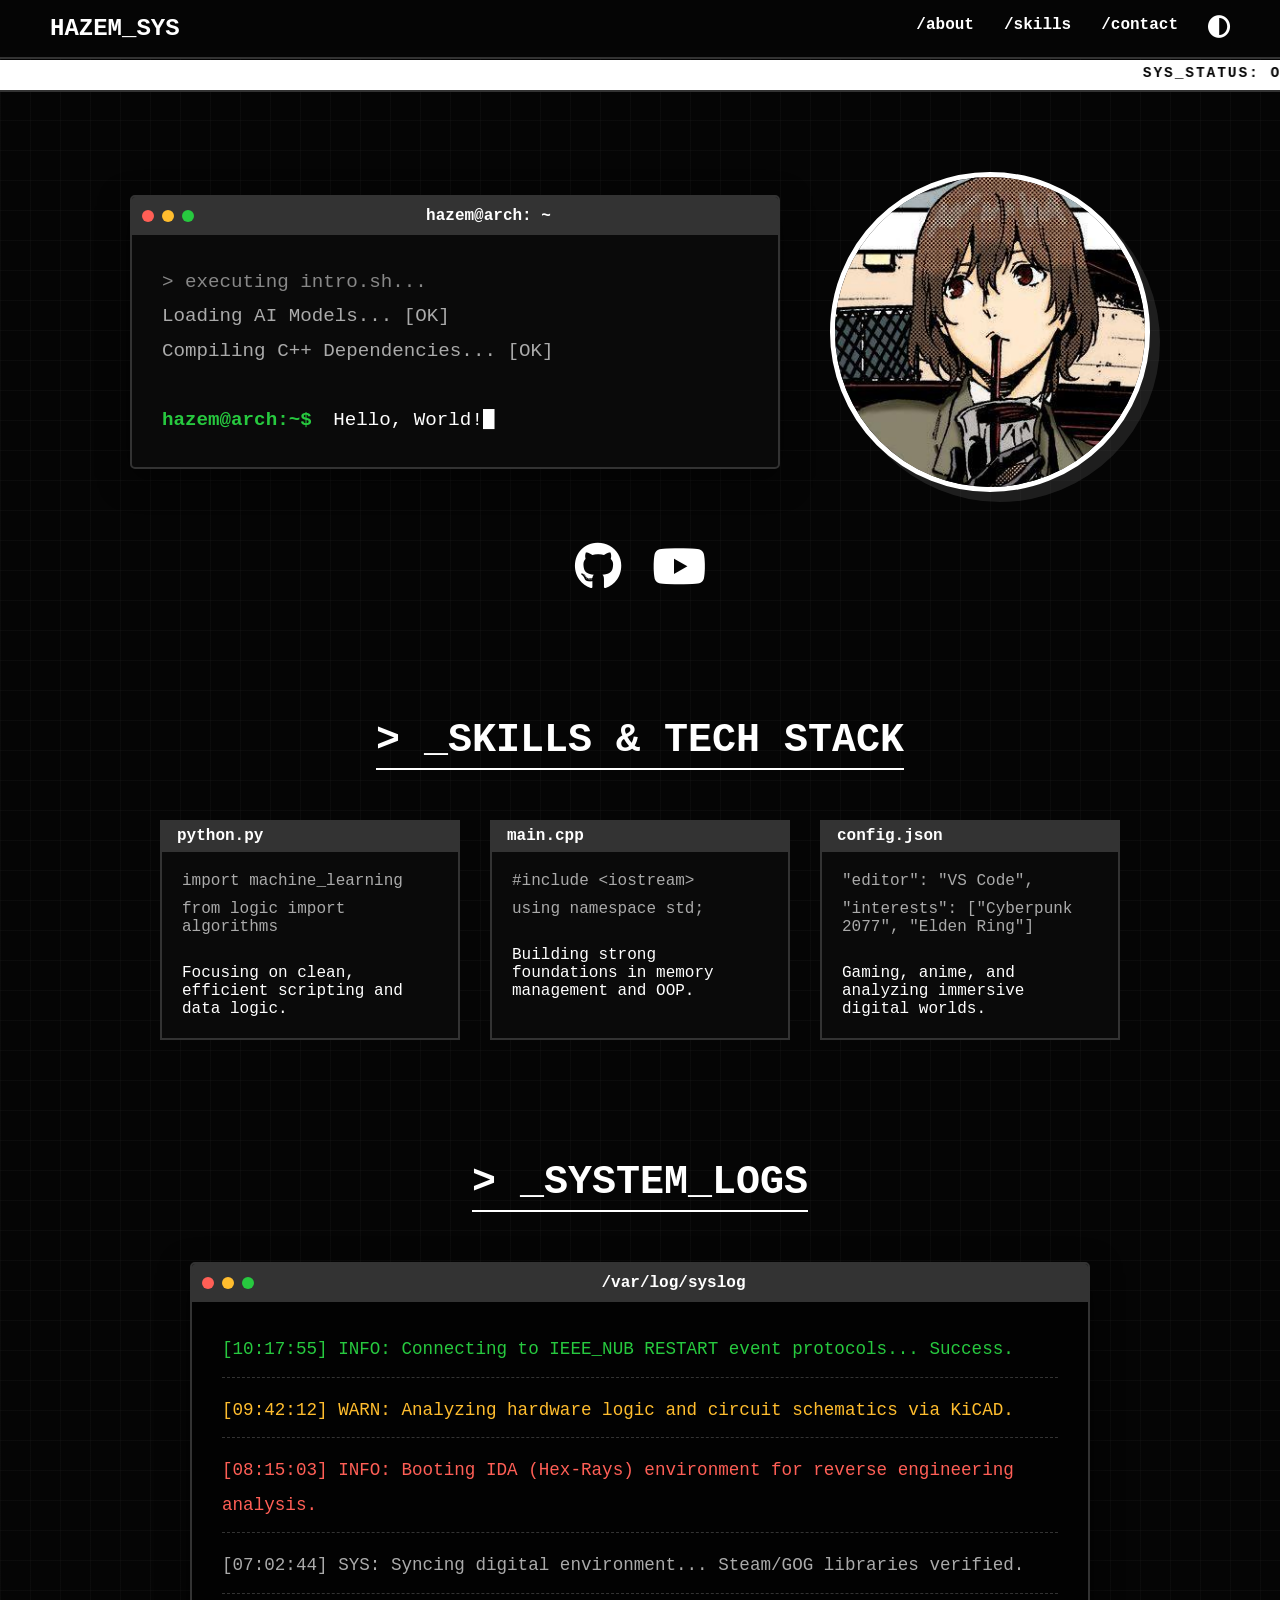
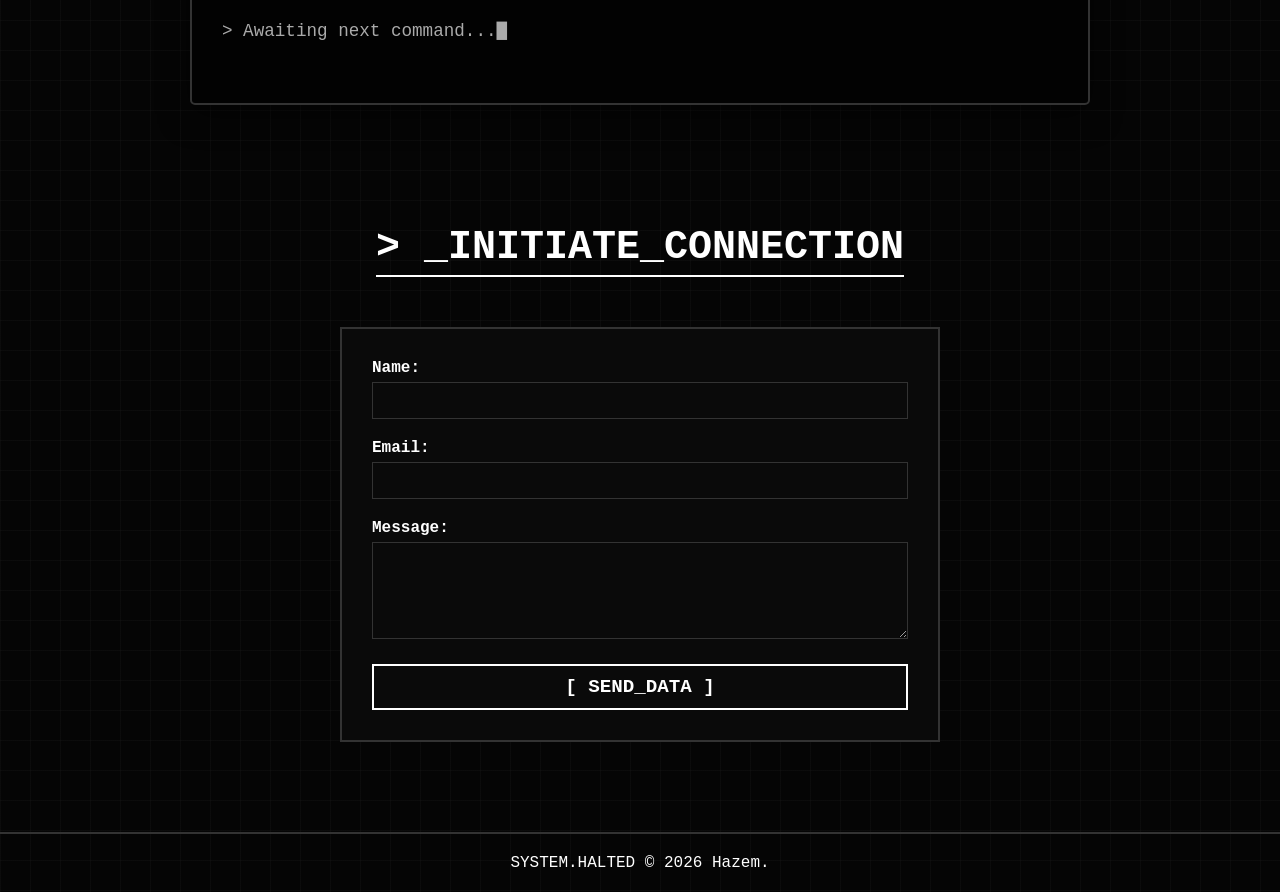
==== index.html @ 9011c000 "Add files via upload" ====
<!DOCTYPE html>
<html lang="en" data-theme="dark">
<head>
    <meta charset="UTF-8">
    <meta name="viewport" content="width=device-width, initial-scale=1.0">
    <title>hazem@ai-engineer: ~$</title>
    <link rel="stylesheet" href="https://cdnjs.cloudflare.com/ajax/libs/font-awesome/6.4.0/css/all.min.css">
    <link rel="stylesheet" href="style.css">
</head>
<body>

    <canvas id="network-canvas"></canvas>

    <header>
        <nav>
            <div class="logo">HAZEM_SYS</div>
            <ul class="nav-links">
                <li><a href="#about">/about</a></li>
                <li><a href="#skills">/skills</a></li>
                <li><a href="#contact">/contact</a></li>
                <li><button id="theme-toggle" class="theme-btn" title="Toggle Mode"><i class="fas fa-circle-half-stroke"></i></button></li>
            </ul>
        </nav>
    </header>
    <div class="data-ticker">
        <marquee scrollamount="5" scrolldelay="50">
            SYS_STATUS: ONLINE | MEM_USAGE: 42% | CPU_TEMP: 45C | LAST_LOGIN: 10:17 AM EEST | ACTIVE_PROCESSES: Python, C++, DaVinci Resolve | SECURITY_PROTOCOL: Bitwarden Enabled | NETWORK: SECURE
        </marquee>
    </div>  

    <section id="about" class="section hero-wrapper">
        <div class="hero-container">
            
            <div class="terminal-box fade-in">
                <div class="terminal-header">
                    <div class="terminal-buttons">
                        <span class="close"></span>
                        <span class="minimize"></span>
                        <span class="maximize"></span>
                    </div>
                    <div class="terminal-title">hazem@arch: ~</div>
                </div>
                <div class="terminal-body">
                    <p class="command">> executing intro.sh...</p>
                    <p class="output">Loading AI Models... [OK]</p>
                    <p class="output">Compiling C++ Dependencies... [OK]</p>
                    <br>
                    <p><span class="prompt">hazem@arch:~$</span> <span id="typewriter"></span><span class="cursor">█</span></p>
                </div>
            </div>

            <div class="hero-photo-col fade-in">
                <img src="./pictures/image.jpg" alt="Hazem Profile">
            </div>

        </div>
        
        <div class="social-links fade-in">
            <a href="https://github.com/0xhazeem" target="_blank" title="GitHub"><i class="fab fa-github"></i></a>
            
            <a href="https://www.youtube.com/@iiha.o" target="_blank" title="YouTube Channel" class="yt-link"><i class="fab fa-youtube"></i></a>
        </div>
    </section>

    <section id="skills" class="section">
        <h2 class="section-title fade-in">> _Skills & Tech Stack</h2>
        <div class="projects-grid">
            <div class="project-card fade-in">
                <div class="card-header">python.py</div>
                <div class="card-body">
                    <p><code>import machine_learning</code></p>
                    <p><code>from logic import algorithms</code></p>
                    <br>
                    <p>Focusing on clean, efficient scripting and data logic.</p>
                </div>
            </div>
            
            <div class="project-card fade-in">
                <div class="card-header">main.cpp</div>
                <div class="card-body">
                    <p><code>#include &lt;iostream&gt;</code></p>
                    <p><code>using namespace std;</code></p>
                    <br>
                    <p>Building strong foundations in memory management and OOP.</p>
                </div>
            </div>

            <div class="project-card fade-in">
                <div class="card-header">config.json</div>
                <div class="card-body">
                    <p><code>"editor": "VS Code",</code></p>
                    <p><code>"interests": ["Cyberpunk 2077", "Elden Ring"]</code></p>
                    <br>
                    <p>Gaming, anime, and analyzing immersive digital worlds.</p>
                </div>
            </div>
        </div>
    </section>
    <section id="logs" class="section">
        <h2 class="section-title fade-in">> _System_Logs</h2>
        <div class="terminal-box logs-box fade-in">
            <div class="terminal-header">
                <div class="terminal-buttons"><span class="close"></span><span class="minimize"></span><span class="maximize"></span></div>
                <div class="terminal-title">/var/log/syslog</div>
            </div>
            <div class="terminal-body logs-body">
                <p><code>[10:17:55] INFO: Connecting to IEEE_NUB RESTART event protocols... Success.</code></p>
                <p><code>[09:42:12] WARN: Analyzing hardware logic and circuit schematics via KiCAD.</code></p>
                <p><code>[08:15:03] INFO: Booting IDA (Hex-Rays) environment for reverse engineering analysis.</code></p>
                <p><code>[07:02:44] SYS: Syncing digital environment... Steam/GOG libraries verified.</code></p>
                <p class="blinking-log"><code>> Awaiting next command...<span class="cursor">█</span></code></p>
            </div>
        </div>
    </section>

    <section id="contact" class="section">
        <h2 class="section-title fade-in">> _Initiate_Connection</h2>
        
        <form action="https://formsubmit.co/justhazeem@gmail.com" method="POST" id="contactForm" class="fade-in terminal-form">
            
            <input type="hidden" name="_subject" value="New Mission Log from Portfolio!">
            <input type="hidden" name="_captcha" value="false">
            <input type="hidden" name="_template" value="box">

            <div class="input-group">
                <label>Name:</label>
                <input type="text" name="name" required>
            </div>
            <div class="input-group">
                <label>Email:</label>
                <input type="email" name="email" required>
            </div>
            <div class="input-group">
                <label>Message:</label>
                <textarea name="message" rows="5" required></textarea>
            </div>
            <button type="submit">[ SEND_DATA ]</button>
        </form>
    </section>

    <footer>
        <p>SYSTEM.HALTED &copy; 2026 Hazem.</p>
    </footer>

    <script src="script.js"></script>
</body>
</html>
---- style.css ----
/* High Contrast Theme Variables */
:root {
    --bg-color: #050505; /* أسود قاتم */
    --text-color: #ffffff; /* أبيض ناصع */
    --border-color: #333333;
    --accent-color: #ffffff;
    --card-bg: #0a0a0a;
}

/* Light Mode (Inverse High Contrast) */
[data-theme="light"] {
    --bg-color: #ffffff;
    --text-color: #000000;
    --border-color: #cccccc;
    --accent-color: #000000;
    --card-bg: #f4f4f4;
}

* {
    margin: 0;
    padding: 0;
    box-sizing: border-box;
    /* خط الكود الأساسي */
    font-family: 'Courier New', Courier, monospace; 
}

body {
    background-color: var(--bg-color);
    color: var(--text-color);
    transition: 0.3s;
    /* تأثير الشبكة (Grid) في الخلفية */
    background-image: 
        linear-gradient(rgba(128, 128, 128, 0.05) 1px, transparent 1px),
        linear-gradient(90deg, rgba(128, 128, 128, 0.05) 1px, transparent 1px);
    background-size: 30px 30px;
}

/* Header & Nav */
header {
    background: var(--bg-color);
    border-bottom: 2px solid var(--border-color);
    position: fixed;
    width: 100%;
    top: 0;
    z-index: 1000;
}

nav {
    display: flex;
    justify-content: space-between;
    align-items: center;
    padding: 15px 50px;
}

.logo { font-size: 1.5rem; font-weight: bold; }
.nav-links { list-style: none; display: flex; gap: 30px; }
.nav-links a { color: var(--text-color); text-decoration: none; font-weight: bold; transition: 0.3s; }
.nav-links a:hover { text-shadow: 0 0 8px var(--accent-color); }
.theme-btn { background: transparent; border: none; font-size: 1.4rem; cursor: pointer; color: var(--text-color); }

/* Sections */
/* تقليل المساحات الفاضية بين الأقسام */
.section {
    padding: 80px 20px 40px; /* قللنا الـ padding اللي فوق واللي تحت */
    min-height: auto; /* لغينا الـ 100vh عشان الأقسام تقرب من بعض */
    display: flex;
    flex-direction: column;
    align-items: center;
}
.section-title { margin-bottom: 50px; font-size: 2.5rem; text-transform: uppercase; border-bottom: 2px solid var(--text-color); display: inline-block; padding-bottom: 5px; }

/* Terminal Window (Hero) */
.terminal-box {
    width: 100%;
    max-width: 800px;
    background: var(--card-bg);
    border: 2px solid var(--border-color);
    border-radius: 5px;
    overflow: hidden;
    box-shadow: 0 10px 30px rgba(0,0,0,0.5);
    margin-top: 50px;
}
.terminal-header {
    background: var(--border-color);
    padding: 10px;
    display: flex;
    align-items: center;
}
.terminal-buttons { display: flex; gap: 8px; margin-right: 15px; }
/* مؤشر الماوس عشان الزرار الأحمر يبان إنه شغال */
.close {
    cursor: pointer;
    transition: transform 0.2s;
}

.close:hover {
    transform: scale(1.2);
}
.terminal-buttons span { width: 12px; height: 12px; border-radius: 50%; }
.close { background: #ff5f56; }
.minimize { background: #ffbd2e; }
.maximize { background: #27c93f; }
.terminal-title { color: var(--text-color); font-weight: bold; margin-left: auto; margin-right: auto; }
.terminal-body { padding: 30px; text-align: left; font-size: 1.2rem; line-height: 1.8; }
.command { color: #888; }
.output { color: #aaa; }
.prompt { color: #27c93f; font-weight: bold; margin-right: 10px; }
.cursor { animation: blink 1s step-end infinite; }

@keyframes blink { 50% { opacity: 0; } }

/* Socials */
.social-links {
    margin-top: 50px;
    width: 100%;
    display: flex;
    justify-content: center;
    gap: 30px; /* المقدار ده هيبعدهم عن بعض، تقدر تخليه 20px لو عايزهم أقرب شوية */
}

/* وتأكد إن الأيقونات نفسها متنسقة كده */
.social-links a {
    color: var(--text-color);
    font-size: 3rem;
    transition: 0.3s;
}
.social-links a:hover { text-shadow: 0 0 15px var(--accent-color); transform: scale(1.1); }
/* تأثير إضاءة حمراء لأيقونة اليوتيوب عند الوقوف عليها */
.yt-link:hover {
    color: #ff0000 !important;
    text-shadow: 0 0 15px rgba(255, 0, 0, 0.8) !important;
}

/* Cards */
.projects-grid { display: flex; gap: 30px; flex-wrap: wrap; justify-content: center; width: 100%; max-width: 1000px; }
.project-card {
    background: var(--card-bg);
    border: 2px solid var(--border-color);
    width: 300px;
    transition: 0.3s;
}
.project-card:hover {
    border-color: var(--text-color);
    box-shadow: 0 0 15px rgba(255, 255, 255, 0.1);
    transform: translateY(-5px);
}
.card-header { background: var(--border-color); padding: 5px 15px; font-weight: bold; border-bottom: 2px solid var(--border-color); }
.card-body { padding: 20px; text-align: left; }
.card-body code { display: block; margin-bottom: 10px; color: #aaa; }

/* Form */
.terminal-form { width: 100%; max-width: 600px; background: var(--card-bg); border: 2px solid var(--border-color); padding: 30px; }
.input-group { margin-bottom: 20px; text-align: left; }
.input-group label { display: block; margin-bottom: 5px; font-weight: bold; }
input, textarea { width: 100%; padding: 10px; background: transparent; border: 1px solid var(--border-color); color: var(--text-color); outline: none; }
input:focus, textarea:focus { border-color: var(--text-color); }
button[type="submit"] { background: transparent; color: var(--text-color); border: 2px solid var(--text-color); padding: 10px 20px; font-size: 1.2rem; cursor: pointer; transition: 0.3s; width: 100%; font-weight: bold; }
button[type="submit"]:hover { background: var(--text-color); color: var(--bg-color); }

footer { padding: 20px; text-align: center; border-top: 2px solid var(--border-color); margin-top: 50px; }

/* Fade-in */
.fade-in { opacity: 0; transform: translateY(20px); transition: 0.6s ease-out; }
.fade-in.appear { opacity: 1; transform: translateY(0); }

/* ==========================================
   تنسيق الـ Hero الجديد (العمودين)
   ========================================== */

/* الحاوية الأساسية للقسم */
.hero-wrapper {
    max-width: 1200px; /* عرض أكبر عشان العمودين */
    margin: 0 auto;
}

/* حاوية العمودين (Terminal + Photo) */
.hero-container {
    display: flex;
    flex-direction: row; /* عمودين جمب بعض في الشاشات الكبيرة */
    justify-content: center;
    align-items: center;
    gap: 50px; /* مسافة بين الـ Terminal والصورة */
    width: 100%;
    padding: 0 20px;
    flex-wrap: wrap-reverse; /* على الموبايل: الصورة تطلع فوق والـ Terminal تحت */
}

/* تعديل الـ terminal-box عشان يظبط في العمود */
.terminal-box {
    flex: 1; /* ياخد مساحة مرنة */
    max-width: 650px; /* تقليل العرض الأقصى شوية */
    margin-top: 0; /* نشيل المارجن القديم */
}

/* تنسيق عامود الصورة */
.hero-photo-col {
    flex: 0 0 auto; /* ميصغرش ولا يكبر يفضل ثابت */
    display: flex;
    justify-content: center;
    align-items: center;
}

/* تنسيق الصورة الشخصية (زي الأول - مدورة) */
.hero-photo-col img {
    border-radius: 50%; /* مدورة */
    width: 320px;
    height: 320px;
    object-fit: cover; /* عشان الصورة متتمطش */
    
    /* لمسة High Contrast: إطار أبيض (أو أسود في اللايت مود) */
    border: 5px solid var(--text-color);
    
    /* ظل خفيف حاد يليق بستايل الهكر */
    box-shadow: 10px 10px 0 rgba(128, 128, 128, 0.2);
    
    transition: transform 0.3s ease, box-shadow 0.3s ease;
}

/* تأثير حركة عند الوقوف على الصورة */
/* تأثير Hover متناسق مع مود الموقع للهكر (النعناعي) */
.hero-photo-col img:hover {
    /* لغينا الـ rotate والـ transform عشان ميبقاش كرنج */
    transform: none; 

    /* ضفنا تأثير إضاءة خارجية (Outglow) باللون النعناعي (Mint) */
    /* مع لفة بسيطة على الصورة تدي إحساس ديجيتال */
    border-color: #7AE2CF; /* اللون النعناعي */
    box-shadow: 0 0 25px rgba(122, 226, 207, 0.8), 10px 10px 0 rgba(122, 226, 207, 0.3);
}

/* تأكد إن الـ Social links بتنزل تحت العمودين */
.social-links {
    margin-top: 50px;
    width: 100%;
    text-align: center;
}

/* ==========================================
   التجاوب مع الشاشات (Responsive)
   ========================================== */
@media (max-width: 992px) {
    .hero-container {
        flex-direction: column-reverse; /* نقلب الترتيب على التابلت والموبايل */
        gap: 30px;
    }
    
    .hero-photo-col img {
        width: 250px; /* نصغر الصورة شوية على الشاشات الأصغر */
        height: 250px;
    }
    
    .terminal-box {
        width: 100%;
    }
}
/* ==========================================
   الخلفية المتحركة (Neural Network)
   ========================================== */
#network-canvas {
    position: fixed;
    top: 0;
    left: 0;
    width: 100vw;
    height: 100vh;
    z-index: -1; /* عشان يكون ورا كل حاجة في الموقع */
    opacity: 0.4; /* شفافية خفيفة عشان ميزعجش العين عن القراءة */
    pointer-events: none; /* عشان ميعطلش الضغط على الزراير */
}

/* ==========================================
   تأثير التشويش (Glitch) على اللوجو
   ========================================== */
.logo {
    position: relative;
    display: inline-block;
    animation: glitch-skew 3s cubic-bezier(0.25, 0.46, 0.45, 0.94) infinite both alternate;
}

.logo::before, .logo::after {
    content: "HAZEM_SYS"; /* نفس الكلمة المكتوبة في اللوجو */
    position: absolute;
    top: 0;
    left: 0;
    width: 100%;
    height: 100%;
    background: var(--bg-color);
}

.logo::before {
    left: 2px;
    text-shadow: -1px 0 #ff003c;
    clip: rect(44px, 450px, 56px, 0);
    animation: glitch-anim 5s infinite linear alternate-reverse;
}

.logo::after {
    left: -2px;
    text-shadow: -1px 0 #00ffff;
    clip: rect(44px, 450px, 56px, 0);
    animation: glitch-anim2 5s infinite linear alternate-reverse;
}

@keyframes glitch-anim {
    0% { clip: rect(10px, 9999px, 31px, 0); }
    20% { clip: rect(62px, 9999px, 14px, 0); }
    40% { clip: rect(34px, 9999px, 88px, 0); }
    60% { clip: rect(98px, 9999px, 52px, 0); }
    80% { clip: rect(22px, 9999px, 73px, 0); }
    100% { clip: rect(85px, 9999px, 20px, 0); }
}

@keyframes glitch-anim2 {
    0% { clip: rect(65px, 9999px, 100px, 0); }
    20% { clip: rect(12px, 9999px, 55px, 0); }
    40% { clip: rect(86px, 9999px, 23px, 0); }
    60% { clip: rect(43px, 9999px, 89px, 0); }
    80% { clip: rect(9px, 9999px, 33px, 0); }
    100% { clip: rect(55px, 9999px, 76px, 0); }
}
/* ==========================================
   تنسيق شريط البيانات (Data Ticker)
   ========================================== */
.data-ticker {
    margin-top: 60px; /* عشان ينزل تحت الهيدر الثابت */
    width: 100%;
    background: var(--text-color);
    color: var(--bg-color);
    padding: 5px 0;
    font-size: 0.9rem;
    font-weight: bold;
    letter-spacing: 2px;
    border-bottom: 2px solid var(--border-color);
    text-transform: uppercase;
}

/* ==========================================
   تنسيق سجلات النظام (System Logs)
   ========================================== */
.logs-box {
    max-width: 900px;
    width: 100%;
    background: #020202;
    border-color: #333;
}

[data-theme="light"] .logs-box {
    background: #e8e8e8;
}

.logs-body p {
    margin-bottom: 15px;
    border-bottom: 1px dashed var(--border-color);
    padding-bottom: 10px;
}

.logs-body p code {
    color: #aaa;
    font-size: 1.1rem;
}

[data-theme="light"] .logs-body p code {
    color: #444;
}

.logs-body p:nth-child(1) code { color: #27c93f; } /* أخضر للنجاح */
.logs-body p:nth-child(2) code { color: #ffbd2e; } /* أصفر للتحذيرات/المهام */
.logs-body p:nth-child(3) code { color: #ff5f56; } /* أحمر للـ Reverse Engineering */

.blinking-log {
    border-bottom: none !important;
    margin-top: 20px;
    color: var(--text-color) !important;
}
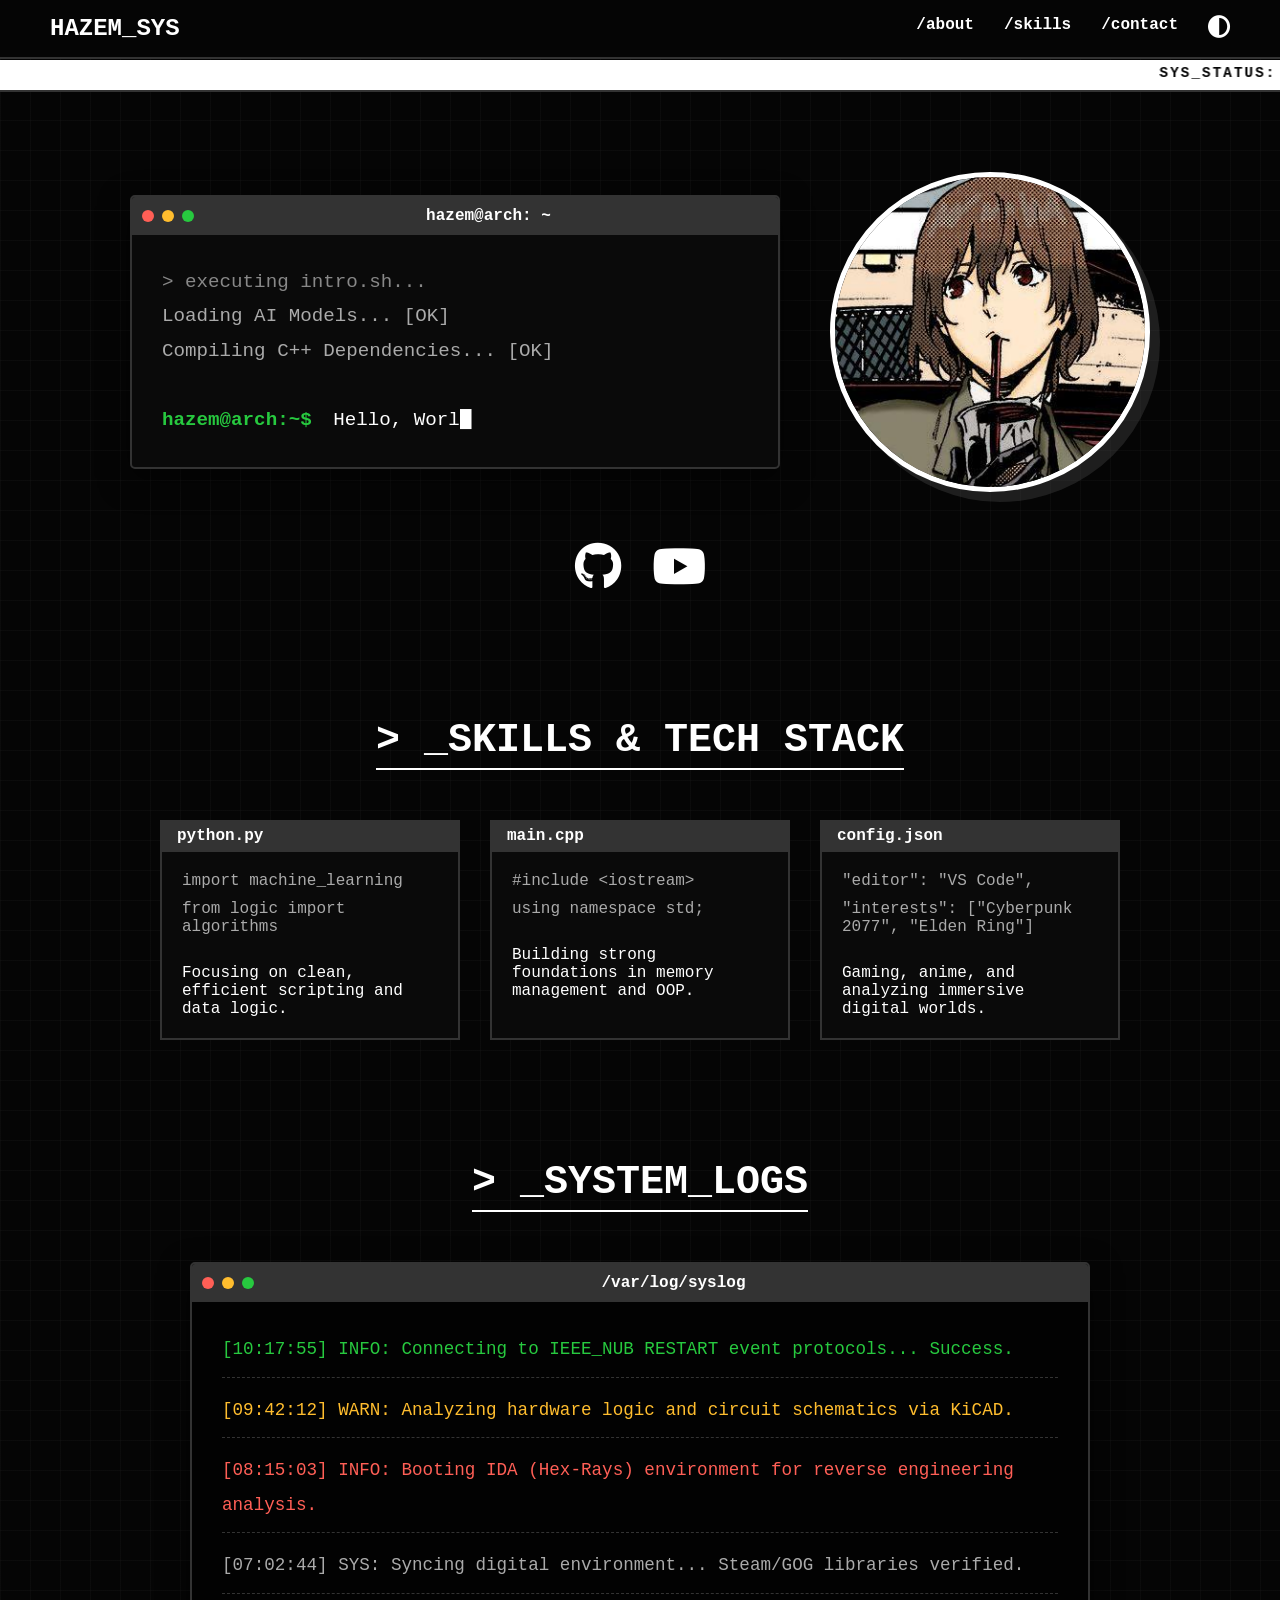
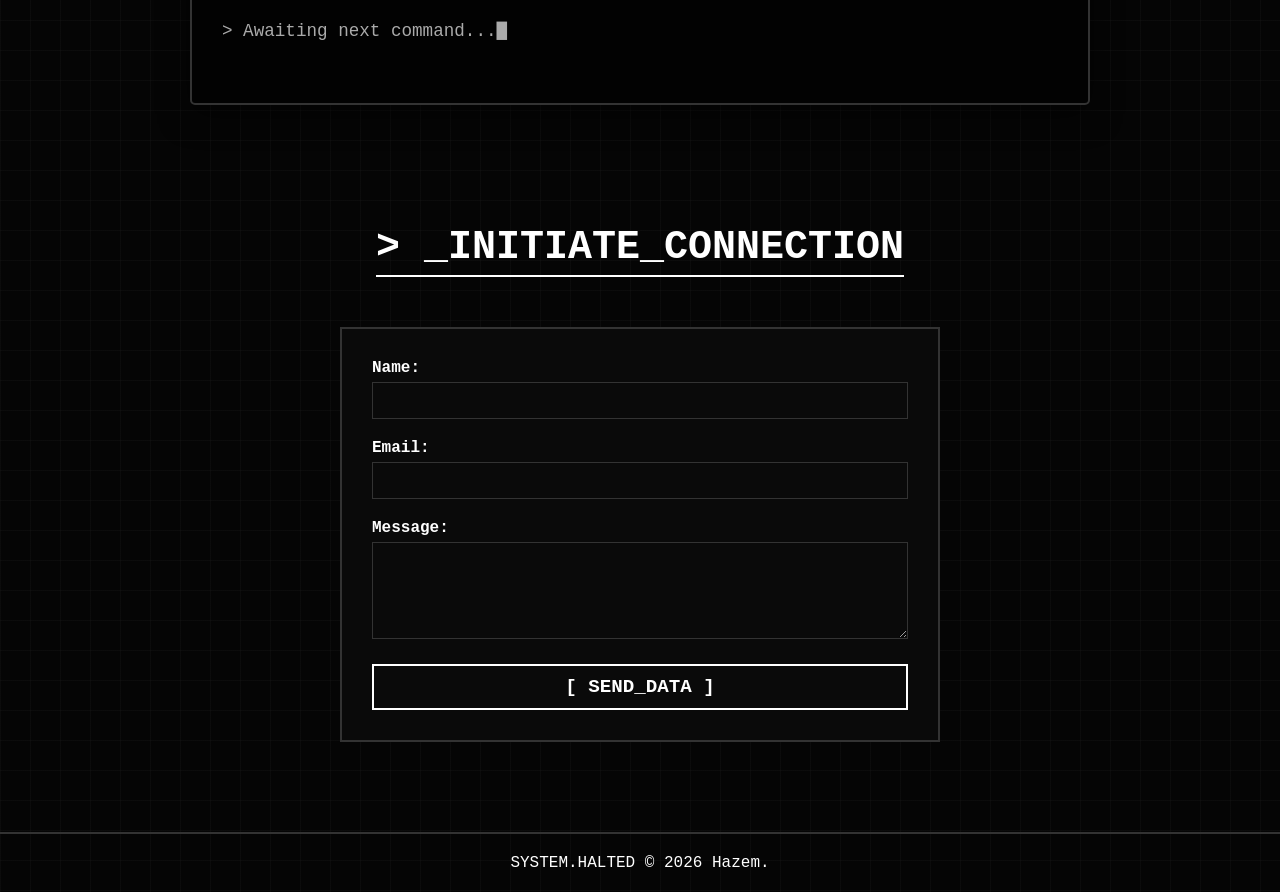
==== commit 0b851438: "Update index.html" ====
--- a/index.html
+++ b/index.html
@@ -8,6 +8,7 @@
     <link rel="stylesheet" href="style.css">
 </head>
 <body>
+    <!--hi-->
 
     <canvas id="network-canvas"></canvas>
 
@@ -144,4 +145,4 @@
 
     <script src="script.js"></script>
 </body>
-</html>+</html>
--- a/style.css
+++ b/style.css
@@ -1,13 +1,11 @@
-/* High Contrast Theme Variables */
 :root {
-    --bg-color: #050505; /* أسود قاتم */
-    --text-color: #ffffff; /* أبيض ناصع */
+    --bg-color: #050505; 
+    --text-color: #ffffff;
     --border-color: #333333;
     --accent-color: #ffffff;
     --card-bg: #0a0a0a;
 }
 
-/* Light Mode (Inverse High Contrast) */
 [data-theme="light"] {
     --bg-color: #ffffff;
     --text-color: #000000;
@@ -20,7 +18,6 @@
     margin: 0;
     padding: 0;
     box-sizing: border-box;
-    /* خط الكود الأساسي */
     font-family: 'Courier New', Courier, monospace; 
 }
 
@@ -28,14 +25,12 @@
     background-color: var(--bg-color);
     color: var(--text-color);
     transition: 0.3s;
-    /* تأثير الشبكة (Grid) في الخلفية */
     background-image: 
         linear-gradient(rgba(128, 128, 128, 0.05) 1px, transparent 1px),
         linear-gradient(90deg, rgba(128, 128, 128, 0.05) 1px, transparent 1px);
     background-size: 30px 30px;
 }
 
-/* Header & Nav */
 header {
     background: var(--bg-color);
     border-bottom: 2px solid var(--border-color);
@@ -58,18 +53,15 @@
 .nav-links a:hover { text-shadow: 0 0 8px var(--accent-color); }
 .theme-btn { background: transparent; border: none; font-size: 1.4rem; cursor: pointer; color: var(--text-color); }
 
-/* Sections */
-/* تقليل المساحات الفاضية بين الأقسام */
 .section {
-    padding: 80px 20px 40px; /* قللنا الـ padding اللي فوق واللي تحت */
-    min-height: auto; /* لغينا الـ 100vh عشان الأقسام تقرب من بعض */
+    padding: 80px 20px 40px;
+    min-height: auto; 
     display: flex;
     flex-direction: column;
     align-items: center;
 }
 .section-title { margin-bottom: 50px; font-size: 2.5rem; text-transform: uppercase; border-bottom: 2px solid var(--text-color); display: inline-block; padding-bottom: 5px; }
 
-/* Terminal Window (Hero) */
 .terminal-box {
     width: 100%;
     max-width: 800px;
@@ -87,7 +79,6 @@
     align-items: center;
 }
 .terminal-buttons { display: flex; gap: 8px; margin-right: 15px; }
-/* مؤشر الماوس عشان الزرار الأحمر يبان إنه شغال */
 .close {
     cursor: pointer;
     transition: transform 0.2s;
@@ -115,17 +106,15 @@
     width: 100%;
     display: flex;
     justify-content: center;
-    gap: 30px; /* المقدار ده هيبعدهم عن بعض، تقدر تخليه 20px لو عايزهم أقرب شوية */
-}
-
-/* وتأكد إن الأيقونات نفسها متنسقة كده */
+    gap: 30px; 
+}
+
 .social-links a {
     color: var(--text-color);
     font-size: 3rem;
     transition: 0.3s;
 }
 .social-links a:hover { text-shadow: 0 0 15px var(--accent-color); transform: scale(1.1); }
-/* تأثير إضاءة حمراء لأيقونة اليوتيوب عند الوقوف عليها */
 .yt-link:hover {
     color: #ff0000 !important;
     text-shadow: 0 0 15px rgba(255, 0, 0, 0.8) !important;
@@ -163,89 +152,73 @@
 .fade-in { opacity: 0; transform: translateY(20px); transition: 0.6s ease-out; }
 .fade-in.appear { opacity: 1; transform: translateY(0); }
 
-/* ==========================================
-   تنسيق الـ Hero الجديد (العمودين)
-   ========================================== */
-
-/* الحاوية الأساسية للقسم */
+
 .hero-wrapper {
-    max-width: 1200px; /* عرض أكبر عشان العمودين */
+    max-width: 1200px;
     margin: 0 auto;
 }
 
-/* حاوية العمودين (Terminal + Photo) */
 .hero-container {
     display: flex;
-    flex-direction: row; /* عمودين جمب بعض في الشاشات الكبيرة */
+    flex-direction: row; 
     justify-content: center;
     align-items: center;
-    gap: 50px; /* مسافة بين الـ Terminal والصورة */
+    gap: 50px;
     width: 100%;
     padding: 0 20px;
-    flex-wrap: wrap-reverse; /* على الموبايل: الصورة تطلع فوق والـ Terminal تحت */
-}
-
-/* تعديل الـ terminal-box عشان يظبط في العمود */
+    flex-wrap: wrap-reverse; 
+}
+
 .terminal-box {
-    flex: 1; /* ياخد مساحة مرنة */
-    max-width: 650px; /* تقليل العرض الأقصى شوية */
-    margin-top: 0; /* نشيل المارجن القديم */
-}
-
-/* تنسيق عامود الصورة */
+    flex: 1; 
+    max-width: 650px;
+    margin-top: 0; 
+}
+
 .hero-photo-col {
-    flex: 0 0 auto; /* ميصغرش ولا يكبر يفضل ثابت */
+    flex: 0 0 auto; 
     display: flex;
     justify-content: center;
     align-items: center;
 }
 
-/* تنسيق الصورة الشخصية (زي الأول - مدورة) */
 .hero-photo-col img {
-    border-radius: 50%; /* مدورة */
+    border-radius: 50%;
     width: 320px;
     height: 320px;
-    object-fit: cover; /* عشان الصورة متتمطش */
-    
-    /* لمسة High Contrast: إطار أبيض (أو أسود في اللايت مود) */
+    object-fit: cover; 
+    
     border: 5px solid var(--text-color);
     
-    /* ظل خفيف حاد يليق بستايل الهكر */
     box-shadow: 10px 10px 0 rgba(128, 128, 128, 0.2);
     
     transition: transform 0.3s ease, box-shadow 0.3s ease;
 }
 
-/* تأثير حركة عند الوقوف على الصورة */
-/* تأثير Hover متناسق مع مود الموقع للهكر (النعناعي) */
+
 .hero-photo-col img:hover {
-    /* لغينا الـ rotate والـ transform عشان ميبقاش كرنج */
     transform: none; 
 
-    /* ضفنا تأثير إضاءة خارجية (Outglow) باللون النعناعي (Mint) */
-    /* مع لفة بسيطة على الصورة تدي إحساس ديجيتال */
-    border-color: #7AE2CF; /* اللون النعناعي */
+ 
+    border-color: #7AE2CF;
     box-shadow: 0 0 25px rgba(122, 226, 207, 0.8), 10px 10px 0 rgba(122, 226, 207, 0.3);
 }
 
-/* تأكد إن الـ Social links بتنزل تحت العمودين */
 .social-links {
     margin-top: 50px;
     width: 100%;
     text-align: center;
 }
 
-/* ==========================================
-   التجاوب مع الشاشات (Responsive)
-   ========================================== */
+
 @media (max-width: 992px) {
     .hero-container {
-        flex-direction: column-reverse; /* نقلب الترتيب على التابلت والموبايل */
+        flex-direction: column-reverse;
         gap: 30px;
     }
     
     .hero-photo-col img {
-        width: 250px; /* نصغر الصورة شوية على الشاشات الأصغر */
+        width: 250px;
         height: 250px;
     }
     
@@ -253,23 +226,19 @@
         width: 100%;
     }
 }
-/* ==========================================
-   الخلفية المتحركة (Neural Network)
-   ========================================== */
+
 #network-canvas {
     position: fixed;
     top: 0;
     left: 0;
     width: 100vw;
     height: 100vh;
-    z-index: -1; /* عشان يكون ورا كل حاجة في الموقع */
-    opacity: 0.4; /* شفافية خفيفة عشان ميزعجش العين عن القراءة */
-    pointer-events: none; /* عشان ميعطلش الضغط على الزراير */
-}
-
-/* ==========================================
-   تأثير التشويش (Glitch) على اللوجو
-   ========================================== */
+    z-index: -1;
+    opacity: 0.4; 
+    pointer-events: none;
+}
+
+
 .logo {
     position: relative;
     display: inline-block;
@@ -277,7 +246,7 @@
 }
 
 .logo::before, .logo::after {
-    content: "HAZEM_SYS"; /* نفس الكلمة المكتوبة في اللوجو */
+    content: "HAZEM_SYS";
     position: absolute;
     top: 0;
     left: 0;
@@ -317,11 +286,9 @@
     80% { clip: rect(9px, 9999px, 33px, 0); }
     100% { clip: rect(55px, 9999px, 76px, 0); }
 }
-/* ==========================================
-   تنسيق شريط البيانات (Data Ticker)
-   ========================================== */
+
 .data-ticker {
-    margin-top: 60px; /* عشان ينزل تحت الهيدر الثابت */
+    margin-top: 60px;
     width: 100%;
     background: var(--text-color);
     color: var(--bg-color);
@@ -333,9 +300,6 @@
     text-transform: uppercase;
 }
 
-/* ==========================================
-   تنسيق سجلات النظام (System Logs)
-   ========================================== */
 .logs-box {
     max-width: 900px;
     width: 100%;
@@ -362,9 +326,9 @@
     color: #444;
 }
 
-.logs-body p:nth-child(1) code { color: #27c93f; } /* أخضر للنجاح */
-.logs-body p:nth-child(2) code { color: #ffbd2e; } /* أصفر للتحذيرات/المهام */
-.logs-body p:nth-child(3) code { color: #ff5f56; } /* أحمر للـ Reverse Engineering */
+.logs-body p:nth-child(1) code { color: #27c93f; } 
+.logs-body p:nth-child(2) code { color: #ffbd2e; }
+.logs-body p:nth-child(3) code { color: #ff5f56; }
 
 .blinking-log {
     border-bottom: none !important;
